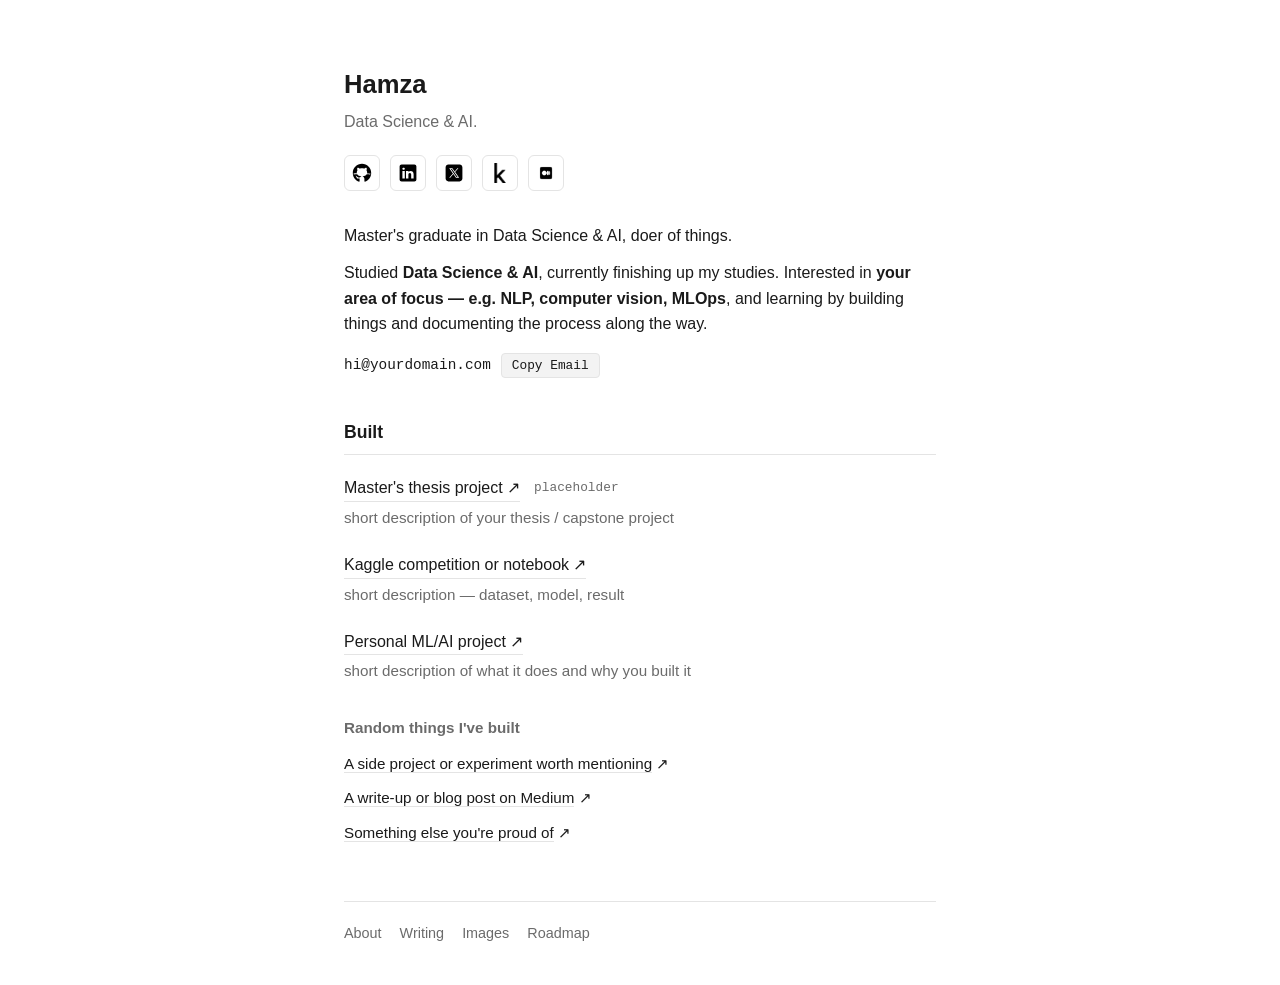
==== index.html @ 7262d1a4 "add the icons and the writing.html file content" ====
<!DOCTYPE html>
<html lang="en">
<head>
<meta charset="UTF-8">
<meta name="viewport" content="width=device-width, initial-scale=1.0">
<title>Hamza — Data Science &amp; AI</title>
<meta name="description" content="Hamza — Data Science &amp; AI, master's graduate, building and learning in public.">
<link rel="stylesheet" href="style.css">
</head>
<body>

<main class="wrap">

  <header class="header">
    <h1>Hamza</h1>
    <p class="tagline">Data Science &amp; AI.</p>

    <nav class="socials">
      <a href="https://github.com/your-handle" target="_blank" rel="noopener" class="icon-link" aria-label="GitHub">
        <img src="assets/icons/github.svg" alt="" width="20" height="20">
      </a>
      <a href="https://linkedin.com/in/your-handle" target="_blank" rel="noopener" class="icon-link" aria-label="LinkedIn">
        <img src="assets/icons/linkedin.svg" alt="" width="20" height="20">
      </a>
      <a href="https://x.com/your-handle" target="_blank" rel="noopener" class="icon-link" aria-label="X">
        <img src="assets/icons/x.svg" alt="" width="20" height="20">
      </a>
      <a href="https://kaggle.com/your-handle" target="_blank" rel="noopener" class="icon-link" aria-label="Kaggle">
        <img src="assets/icons/kaggle.png" alt="" width="20" height="20">
      </a>
      <a href="https://medium.com/@your-handle" target="_blank" rel="noopener" class="icon-link" aria-label="Medium">
        <img src="assets/icons/medium.png" alt="" width="20" height="20">
      </a>
    </nav>
  </header>

  <section class="bio">
    <p class="intro-line">Master's graduate in Data Science &amp; AI, doer of things.</p>

    <p>
      Studied <strong>Data Science &amp; AI</strong>, currently finishing up my studies.
      Interested in <strong>your area of focus — e.g. NLP, computer vision, MLOps</strong>,
      and learning by building things and documenting the process along the way.
    </p>

    <p class="email-row">
      <span id="email">hi@yourdomain.com</span>
      <button id="copyBtn" onclick="copyEmail()">Copy Email</button>
    </p>
  </section>

  <section class="built">
    <h2>Built</h2>

    <div class="project">
      <div class="project-links">
        <a href="#" target="_blank" rel="noopener">Master's thesis project ↗</a>
        <span class="stat">placeholder</span>
      </div>
      <p class="project-desc">short description of your thesis / capstone project</p>
    </div>

    <div class="project">
      <div class="project-links">
        <a href="#" target="_blank" rel="noopener">Kaggle competition or notebook ↗</a>
      </div>
      <p class="project-desc">short description — dataset, model, result</p>
    </div>

    <div class="project">
      <div class="project-links">
        <a href="#" target="_blank" rel="noopener">Personal ML/AI project ↗</a>
      </div>
      <p class="project-desc">short description of what it does and why you built it</p>
    </div>

    <h3 class="subhead">Random things I've built</h3>
    <ul class="loose-list">
      <li><a href="#" target="_blank" rel="noopener">A side project or experiment worth mentioning</a> ↗</li>
      <li><a href="#" target="_blank" rel="noopener">A write-up or blog post on Medium</a> ↗</li>
      <li><a href="#" target="_blank" rel="noopener">Something else you're proud of</a> ↗</li>
    </ul>
  </section>

  <footer class="footer">
    <nav class="footer-nav">
      <a href="index.html">About</a>
      <a href="writing.html">Writing</a>
      <a href="images.html">Images</a>
      <a href="roadmap.html">Roadmap</a>
    </nav>
  </footer>

</main>

<script>
function copyEmail() {
  const email = document.getElementById('email').innerText;
  navigator.clipboard.writeText(email).then(() => {
    const btn = document.getElementById('copyBtn');
    const original = btn.innerText;
    btn.innerText = 'Copied!';
    setTimeout(() => { btn.innerText = original; }, 1500);
  });
}
</script>

</body>
</html>
---- style.css ----
:root {
  --bg: #ffffff;
  --text: #1a1a1a;
  --muted: #6b6b6b;
  --link: #1a1a1a;
  --border: #e4e4e4;
  --accent-bg: #f3f3f3;
}

* {
  box-sizing: border-box;
}

body {
  margin: 0;
  background: var(--bg);
  color: var(--text);
  font-family: -apple-system, BlinkMacSystemFont, "Segoe UI", Helvetica, Arial, sans-serif;
  font-size: 16px;
  line-height: 1.6;
  -webkit-font-smoothing: antialiased;
}

.wrap {
  max-width: 640px;
  margin: 0 auto;
  padding: 64px 24px 40px;
}

/* Header */
.header h1 {
  font-size: 1.6rem;
  font-weight: 600;
  margin: 0 0 4px;
}

.tagline {
  color: var(--muted);
  margin: 0 0 20px;
}

.socials {
  display: flex;
  flex-wrap: wrap;
  gap: 10px;
  margin-bottom: 32px;
}

.icon-link {
  display: flex;
  align-items: center;
  justify-content: center;
  width: 36px;
  height: 36px;
  border: 1px solid var(--border);
  border-radius: 6px;
  transition: border-color 0.15s ease, background 0.15s ease;
}

.icon-link img {
  display: block;
}

.icon-link:hover,
.icon-link:focus-visible {
  border-color: var(--text);
  background: var(--accent-bg);
}

.intro-line {
  font-weight: 500;
  margin-bottom: 12px !important;
}

/* Bio */
.bio {
  margin-bottom: 40px;
}

.bio p {
  margin: 0 0 16px;
}

.bio a {
  color: var(--link);
}

.email-row {
  display: flex;
  align-items: center;
  gap: 10px;
  font-family: ui-monospace, SFMono-Regular, Menlo, Consolas, monospace;
  font-size: 0.9rem;
}

#copyBtn {
  font-family: inherit;
  font-size: 0.8rem;
  padding: 4px 10px;
  border: 1px solid var(--border);
  background: var(--accent-bg);
  color: var(--text);
  border-radius: 4px;
  cursor: pointer;
}

#copyBtn:hover,
#copyBtn:focus-visible {
  background: #eaeaea;
}

/* Built section */
.built h2 {
  font-size: 1.1rem;
  font-weight: 600;
  margin: 0 0 20px;
  padding-bottom: 8px;
  border-bottom: 1px solid var(--border);
}

.subhead {
  font-size: 0.95rem;
  font-weight: 600;
  color: var(--muted);
  margin: 32px 0 12px;
}

.project {
  margin-bottom: 22px;
}

.project-links {
  display: flex;
  flex-wrap: wrap;
  align-items: center;
  gap: 10px 14px;
  margin-bottom: 4px;
}

.project-links a {
  color: var(--text);
  font-weight: 500;
  text-decoration: none;
  border-bottom: 1px solid var(--border);
}

.project-links a:hover,
.project-links a:focus-visible {
  border-bottom-color: var(--text);
}

.stat {
  font-size: 0.8rem;
  color: var(--muted);
  font-family: ui-monospace, SFMono-Regular, Menlo, Consolas, monospace;
}

.project-desc {
  margin: 0;
  color: var(--muted);
  font-size: 0.95rem;
}

.loose-list {
  list-style: none;
  margin: 0;
  padding: 0;
}

.loose-list li {
  margin-bottom: 10px;
  font-size: 0.95rem;
}

.loose-list a {
  color: var(--text);
  border-bottom: 1px solid var(--border);
  text-decoration: none;
}

.loose-list a:hover,
.loose-list a:focus-visible {
  border-bottom-color: var(--text);
}

/* Footer */
.footer {
  margin-top: 56px;
  padding-top: 20px;
  border-top: 1px solid var(--border);
}

.footer-nav {
  display: flex;
  gap: 18px;
}

.footer-nav a {
  color: var(--muted);
  text-decoration: none;
  font-size: 0.9rem;
}

.footer-nav a:hover,
.footer-nav a:focus-visible {
  color: var(--text);
}

/* Focus visibility for accessibility */
a:focus-visible,
button:focus-visible {
  outline: 2px solid var(--text);
  outline-offset: 2px;
}

/* Mobile */
@media (max-width: 480px) {
  .wrap {
    padding: 40px 20px 32px;
  }
}
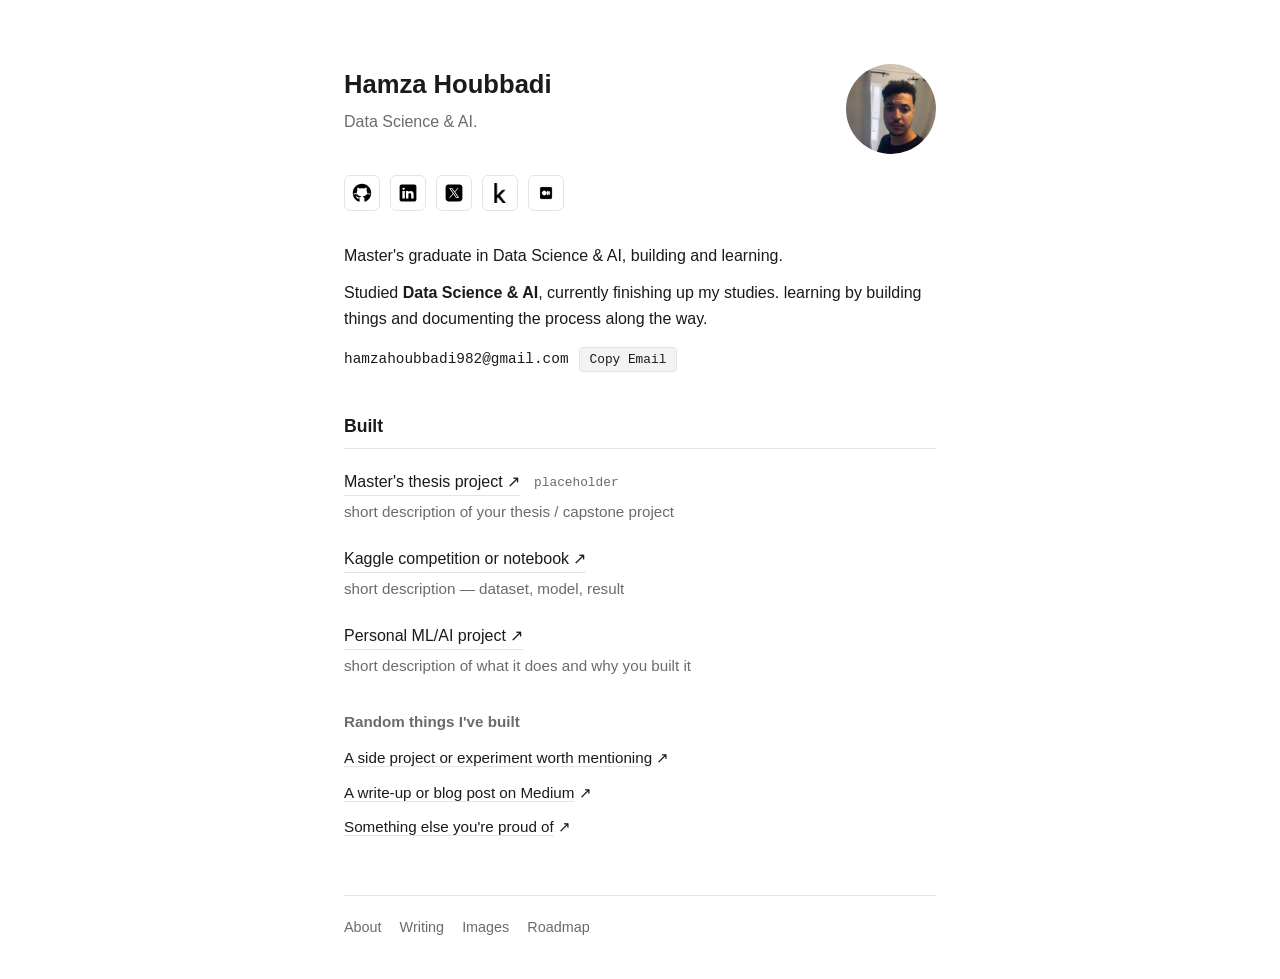
==== commit 4ef94fbb: "add the portfolio picture" ====
--- a/index.html
+++ b/index.html
@@ -3,7 +3,8 @@
 <head>
 <meta charset="UTF-8">
 <meta name="viewport" content="width=device-width, initial-scale=1.0">
-<title>Hamza — Data Science &amp; AI</title>
+<title>Hamza Houbbadi — Data Science &amp; AI</title>
+<link rel="icon" type="image/png" href="assets/favicon.jpeg">
 <meta name="description" content="Hamza — Data Science &amp; AI, master's graduate, building and learning in public.">
 <link rel="stylesheet" href="style.css">
 </head>
@@ -11,40 +12,46 @@
 
 <main class="wrap">
 
-  <header class="header">
-    <h1>Hamza</h1>
-    <p class="tagline">Data Science &amp; AI.</p>
+<header class="header">
+  <div class="header-top">
+    <div class="header-text">
+      <h1>Hamza Houbbadi</h1>
+      <p class="tagline">Data Science &amp; AI.</p>
+    </div>
+    <img src="assets/images/favicon.jpeg" alt="Hamza Houbbadi" class="profile-pic">
+  </div>
 
-    <nav class="socials">
-      <a href="https://github.com/your-handle" target="_blank" rel="noopener" class="icon-link" aria-label="GitHub">
-        <img src="assets/icons/github.svg" alt="" width="20" height="20">
-      </a>
-      <a href="https://linkedin.com/in/your-handle" target="_blank" rel="noopener" class="icon-link" aria-label="LinkedIn">
-        <img src="assets/icons/linkedin.svg" alt="" width="20" height="20">
-      </a>
-      <a href="https://x.com/your-handle" target="_blank" rel="noopener" class="icon-link" aria-label="X">
-        <img src="assets/icons/x.svg" alt="" width="20" height="20">
-      </a>
-      <a href="https://kaggle.com/your-handle" target="_blank" rel="noopener" class="icon-link" aria-label="Kaggle">
-        <img src="assets/icons/kaggle.png" alt="" width="20" height="20">
-      </a>
-      <a href="https://medium.com/@your-handle" target="_blank" rel="noopener" class="icon-link" aria-label="Medium">
-        <img src="assets/icons/medium.png" alt="" width="20" height="20">
-      </a>
-    </nav>
-  </header>
+ 
+
+  <nav class="socials">
+    <a href="https://github.com/hvmzv139" target="_blank" rel="noopener" class="icon-link" aria-label="GitHub">
+      <img src="assets/icons/github.svg" alt="" width="20" height="20">
+    </a>
+    <a href="https://www.linkedin.com/in/hamza-houbbadi" target="_blank" rel="noopener" class="icon-link" aria-label="LinkedIn">
+      <img src="assets/icons/linkedin.svg" alt="" width="20" height="20">
+    </a>
+    <a href="https://x.com/your-handle" target="_blank" rel="noopener" class="icon-link" aria-label="X">
+      <img src="assets/icons/x.svg" alt="" width="20" height="20">
+    </a>
+    <a href="https://kaggle.com/your-handle" target="_blank" rel="noopener" class="icon-link" aria-label="Kaggle">
+      <img src="assets/icons/kaggle.png" alt="" width="20" height="20">
+    </a>
+    <a href="https://medium.com/@your-handle" target="_blank" rel="noopener" class="icon-link" aria-label="Medium">
+      <img src="assets/icons/medium.png" alt="" width="20" height="20">
+    </a>
+  </nav>
+</header>
 
   <section class="bio">
-    <p class="intro-line">Master's graduate in Data Science &amp; AI, doer of things.</p>
+    <p class="intro-line">Master's graduate in Data Science &amp; AI, building and learning.</p>
 
     <p>
       Studied <strong>Data Science &amp; AI</strong>, currently finishing up my studies.
-      Interested in <strong>your area of focus — e.g. NLP, computer vision, MLOps</strong>,
-      and learning by building things and documenting the process along the way.
+      learning by building things and documenting the process along the way.
     </p>
 
     <p class="email-row">
-      <span id="email">hi@yourdomain.com</span>
+      <span id="email">hamzahoubbadi982@gmail.com</span>
       <button id="copyBtn" onclick="copyEmail()">Copy Email</button>
     </p>
   </section>
--- a/style.css
+++ b/style.css
@@ -218,4 +218,34 @@
   .wrap {
     padding: 40px 20px 32px;
   }
+}
+
+.header-top {
+  display: flex;
+  justify-content: space-between;
+  align-items: flex-start;
+  gap: 20px;
+  margin-bottom: 20px;
+}
+
+.header-text {
+  flex: 1;
+}
+
+.profile-pic {
+  width: 90px;
+  height: 90px;
+  border-radius: 50%;
+  object-fit: cover;
+  flex-shrink: 0;
+}
+
+.highlights {
+  margin: 0 0 24px;
+  padding-left: 20px;
+}
+
+.highlights li {
+  margin-bottom: 6px;
+  font-size: 0.95rem;
 }
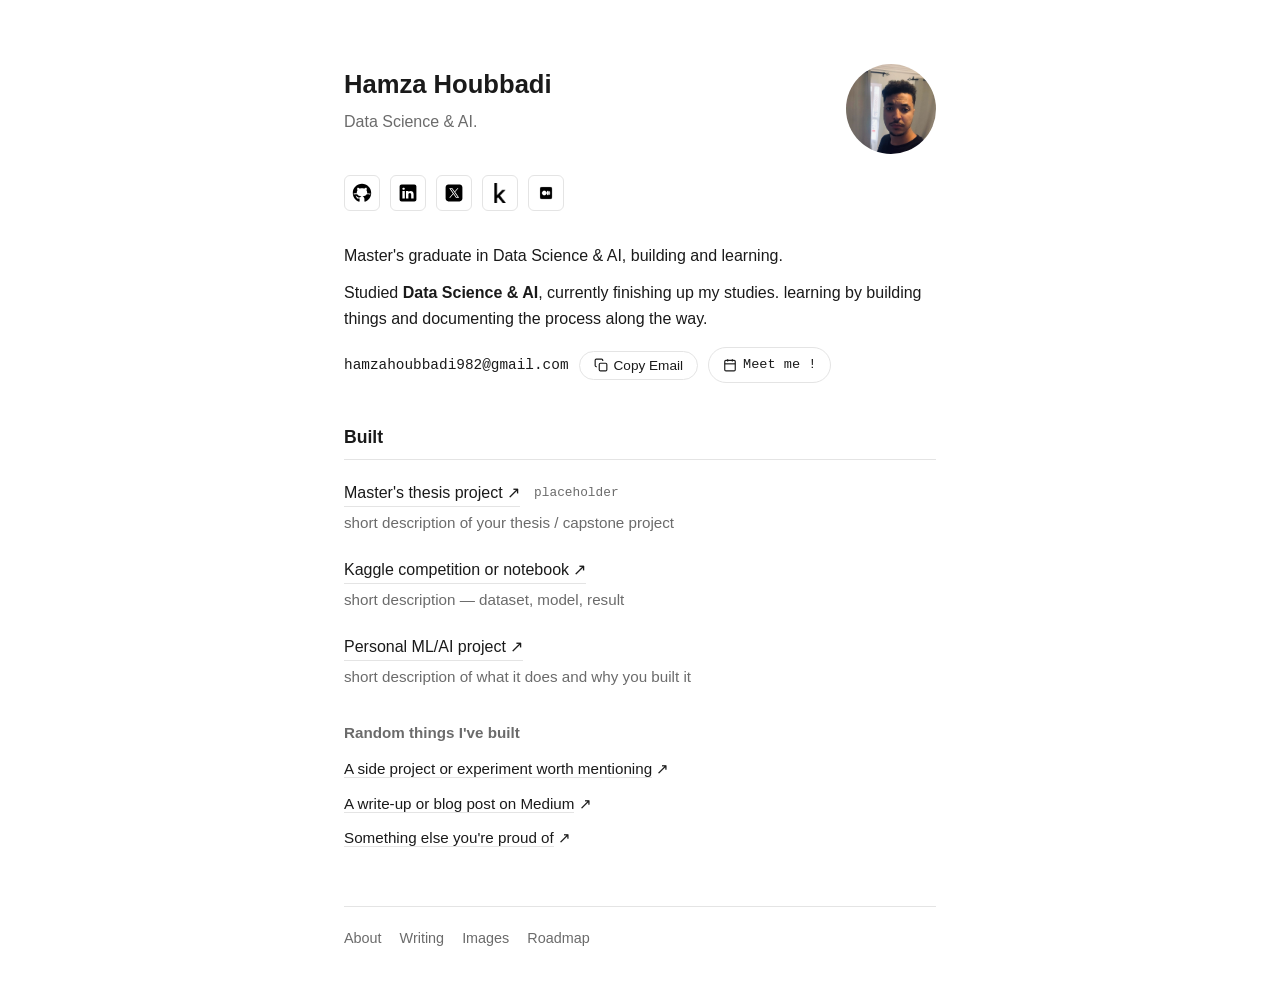
==== commit bf269bc0: "re design the copied bottom and add the meet section" ====
--- a/index.html
+++ b/index.html
@@ -30,10 +30,10 @@
     <a href="https://www.linkedin.com/in/hamza-houbbadi" target="_blank" rel="noopener" class="icon-link" aria-label="LinkedIn">
       <img src="assets/icons/linkedin.svg" alt="" width="20" height="20">
     </a>
-    <a href="https://x.com/your-handle" target="_blank" rel="noopener" class="icon-link" aria-label="X">
+    <a href="https://x.com/hvmzvvi" target="_blank" rel="noopener" class="icon-link" aria-label="X">
       <img src="assets/icons/x.svg" alt="" width="20" height="20">
     </a>
-    <a href="https://kaggle.com/your-handle" target="_blank" rel="noopener" class="icon-link" aria-label="Kaggle">
+    <a href="https://www.kaggle.com/hamzahoubbadi" target="_blank" rel="noopener" class="icon-link" aria-label="Kaggle">
       <img src="assets/icons/kaggle.png" alt="" width="20" height="20">
     </a>
     <a href="https://medium.com/@your-handle" target="_blank" rel="noopener" class="icon-link" aria-label="Medium">
@@ -50,10 +50,25 @@
       learning by building things and documenting the process along the way.
     </p>
 
-    <p class="email-row">
-      <span id="email">hamzahoubbadi982@gmail.com</span>
-      <button id="copyBtn" onclick="copyEmail()">Copy Email</button>
-    </p>
+ <p class="email-row">
+  <span id="email">hamzahoubbadi982@gmail.com</span>
+  <button id="copyBtn" onclick="copyEmail()" class="pill-btn">
+    <svg width="14" height="14" viewBox="0 0 24 24" fill="none" stroke="currentColor" stroke-width="2">
+      <rect x="9" y="9" width="13" height="13" rx="2"/>
+      <path d="M5 15H4a2 2 0 0 1-2-2V4a2 2 0 0 1 2-2h9a2 2 0 0 1 2 2v1"/>
+    </svg>
+    <span id="copyBtnText">Copy Email</span>
+  </button>
+  <a href="https://cal.com/hamza-houbbadi/30min" target="_blank" rel="noopener" class="pill-btn">
+    <svg width="14" height="14" viewBox="0 0 24 24" fill="none" stroke="currentColor" stroke-width="2">
+      <rect x="3" y="4" width="18" height="18" rx="2"/>
+      <line x1="16" y1="2" x2="16" y2="6"/>
+      <line x1="8" y1="2" x2="8" y2="6"/>
+      <line x1="3" y1="10" x2="21" y2="10"/>
+    </svg>
+    Meet me ! 
+  </a>
+</p>
   </section>
 
   <section class="built">
@@ -104,10 +119,10 @@
 function copyEmail() {
   const email = document.getElementById('email').innerText;
   navigator.clipboard.writeText(email).then(() => {
-    const btn = document.getElementById('copyBtn');
-    const original = btn.innerText;
-    btn.innerText = 'Copied!';
-    setTimeout(() => { btn.innerText = original; }, 1500);
+    const btnText = document.getElementById('copyBtnText');
+    const original = btnText.innerText;
+    btnText.innerText = 'Copied!';
+    setTimeout(() => { btnText.innerText = original; }, 1500);
   });
 }
 </script>
--- a/style.css
+++ b/style.css
@@ -93,21 +93,7 @@
   font-size: 0.9rem;
 }
 
-#copyBtn {
-  font-family: inherit;
-  font-size: 0.8rem;
-  padding: 4px 10px;
-  border: 1px solid var(--border);
-  background: var(--accent-bg);
-  color: var(--text);
-  border-radius: 4px;
-  cursor: pointer;
-}
-
-#copyBtn:hover,
-#copyBtn:focus-visible {
-  background: #eaeaea;
-}
+
 
 /* Built section */
 .built h2 {
@@ -224,7 +210,7 @@
   display: flex;
   justify-content: space-between;
   align-items: flex-start;
-  gap: 20px;
+  gap: 80px;
   margin-bottom: 20px;
 }
 
@@ -248,4 +234,28 @@
 .highlights li {
   margin-bottom: 6px;
   font-size: 0.95rem;
+}
+.header-actions {
+  display: flex;
+  gap: 8px;
+}
+
+.pill-btn {
+  display: flex;
+  align-items: center;
+  gap: 6px;
+  padding: 6px 14px;
+  border: 1px solid var(--border);
+  border-radius: 999px;
+  color: var(--text);
+  text-decoration: none;
+  font-size: 0.85rem;
+  background: var(--bg);
+  transition: border-color 0.15s ease, background 0.15s ease;
+}
+
+.pill-btn:hover,
+.pill-btn:focus-visible {
+  border-color: var(--text);
+  background: var(--accent-bg);
 }
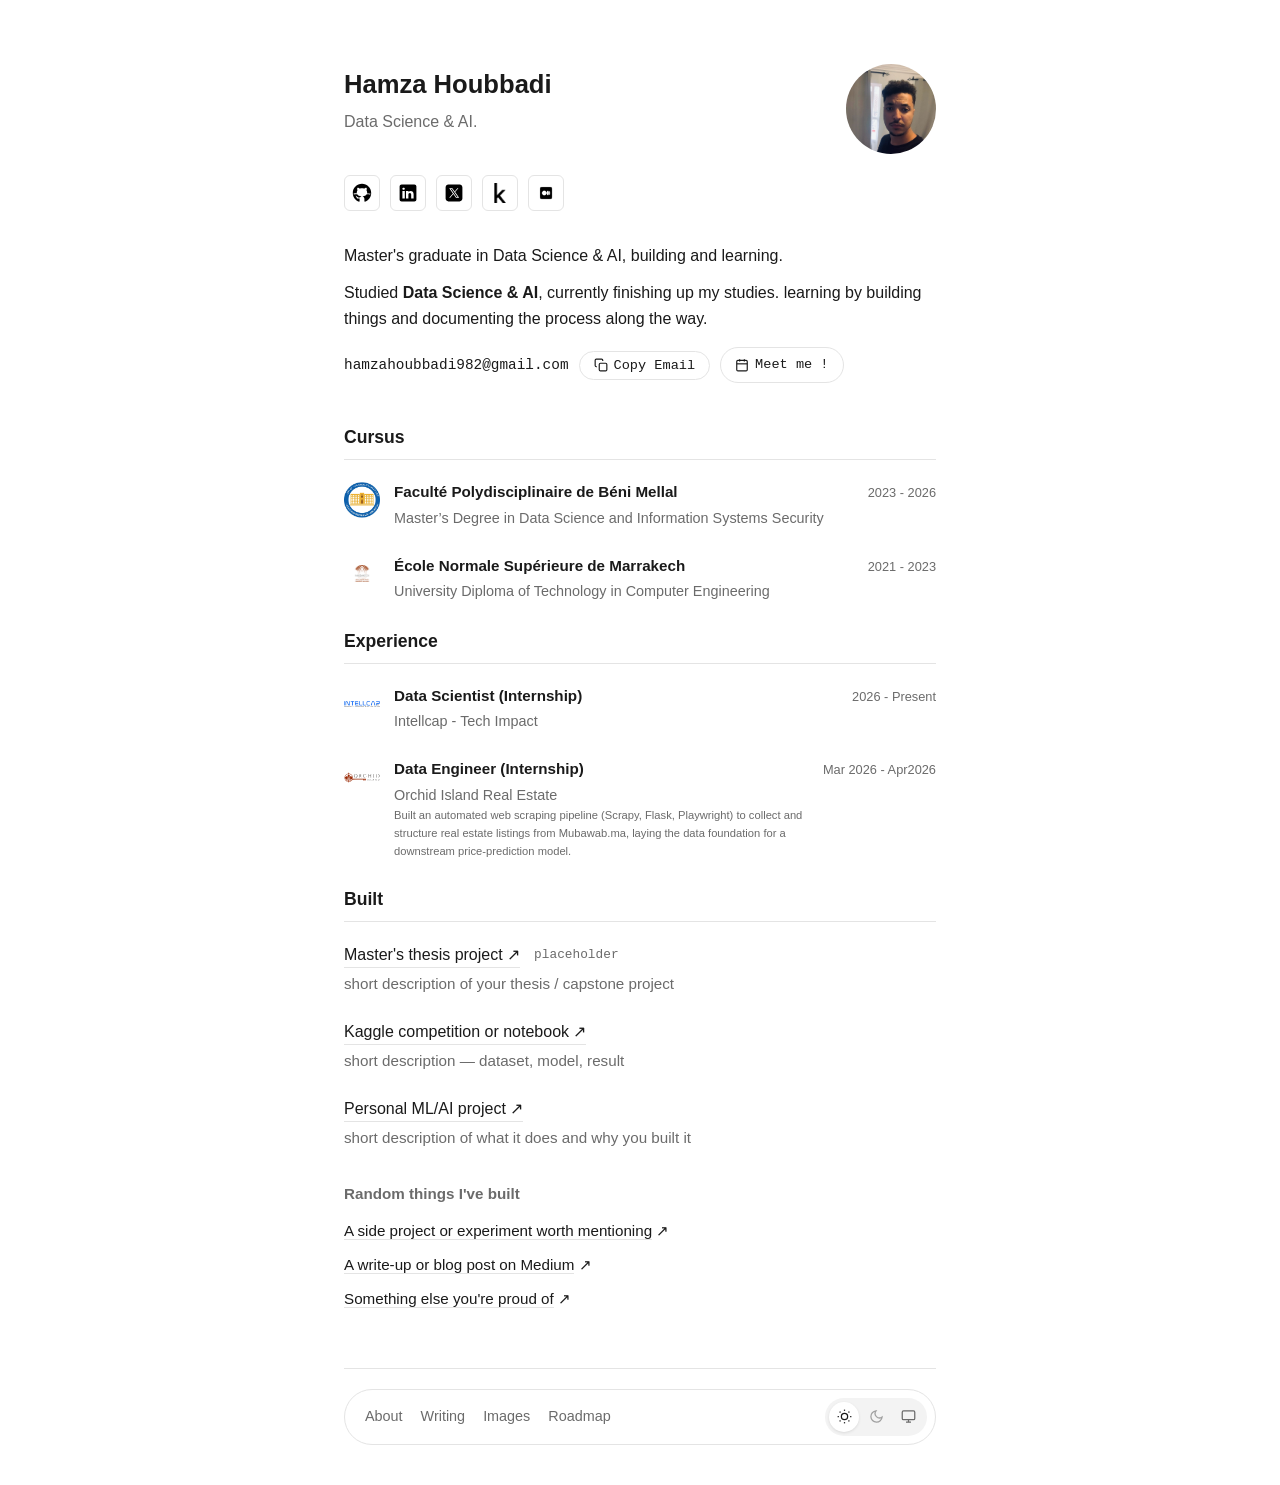
==== commit 7bb37af8: "add some features" ====
--- a/index.html
+++ b/index.html
@@ -3,13 +3,19 @@
 <head>
 <meta charset="UTF-8">
 <meta name="viewport" content="width=device-width, initial-scale=1.0">
-<title>Hamza Houbbadi — Data Science &amp; AI</title>
-<link rel="icon" type="image/png" href="assets/favicon.jpeg">
+<title>Hamza Houbbadi</title>
+
+<!-- <link rel="icon" type="image/png" href="assets/h.jpg">-->
 <meta name="description" content="Hamza — Data Science &amp; AI, master's graduate, building and learning in public.">
 <link rel="stylesheet" href="style.css">
 </head>
 <body>
-
+<video id="seaVideo" class="bg-video" muted loop playsinline>
+  <source src="assets/video/sea2.mp4" type="video/mp4">
+</video>
+<audio id="seaAudio" loop>
+  <source src="assets/audio/audio1.mp3" type="audio/mpeg">
+</audio>
 <main class="wrap">
 
 <header class="header">
@@ -71,6 +77,68 @@
 </p>
   </section>
 
+  <!-- Cursus / Education-->
+<section class="cursus">
+  <h2>Cursus</h2>
+
+  <div class="edu-item">
+    <a href="https://" target="_blank" rel="noopener">
+      <img src="assets/images/fp.jpg" alt="Université Côte d'Azur" class="edu-logo">
+    </a>
+    <div class="edu-info">
+      <a href="https://univ-cotedazur.fr" target="_blank" rel="noopener" class="edu-school">Faculté Polydisciplinaire de Béni Mellal</a>
+      <p class="edu-degree">Master’s Degree in Data Science and Information Systems Security</p>
+    </div>
+    <span class="edu-dates">2023 - 2026</span>
+  </div>
+
+  <div class="edu-item">
+    <a href="https://emsi.ma" target="_blank" rel="noopener">
+      <img src="assets/images/cadi.jpg" alt="EMSI" class="edu-logo">
+    </a>
+    <div class="edu-info">
+      <a href="https://ens.uca.ma/" target="_blank" rel="noopener" class="edu-school">École Normale Supérieure de Marrakech</a>
+      <p class="edu-degree">University Diploma of Technology in Computer Engineering</p>
+    </div>
+    <span class="edu-dates">2021 - 2023</span>
+  </div>
+
+</section>
+
+<!-- Experiences-->
+
+<section class="cursus">
+  <h2>Experience</h2>
+
+  <div class="edu-item">
+    <a href="https://corp.intellcap.fr/" target="_blank" rel="noopener">
+      <img src="assets/images/Intellcap.jpg" alt="INTELLCAP" class="edu-logo">
+    </a>
+    <div class="edu-info">
+      <a href="https://corp.intellcap.fr/" target="_blank" rel="noopener" class="edu-school">Data Scientist (Internship)</a>
+      <p class="edu-degree">Intellcap - Tech Impact</p>
+    </div>
+    <span class="edu-dates">2026 - Present</span>
+  </div>
+
+  <div class="edu-item">
+    <a href="https://orchidisland.immo/" target="_blank" rel="noopener">
+      <img src="assets/images/orchid-island-logo.svg" alt="Orchid Island" class="edu-logo">
+    </a>
+    <div class="edu-info">
+      <a href="https://orchidisland.immo/" target="_blank" rel="noopener" class="edu-school">Data Engineer (Internship)</a>
+      <p class="edu-degree">Orchid Island Real Estate</p>
+      <p class="description">
+        Built an automated web scraping pipeline (Scrapy, Flask, Playwright) to collect and structure real estate listings from Mubawab.ma, laying the data foundation for a downstream price-prediction model.
+      </p>
+      
+    </div>
+    <span class="edu-dates">Mar 2026 - Apr2026</span>
+  </div>
+
+
+</section>
+<!-- What i have built-->
   <section class="built">
     <h2>Built</h2>
 
@@ -104,15 +172,41 @@
     </ul>
   </section>
 
-  <footer class="footer">
+ <footer class="footer">
+  <div class="footer-bar">
     <nav class="footer-nav">
       <a href="index.html">About</a>
       <a href="writing.html">Writing</a>
       <a href="images.html">Images</a>
       <a href="roadmap.html">Roadmap</a>
     </nav>
-  </footer>
-
+
+ <div class="theme-switcher">
+  <button type="button" class="theme-btn active" data-theme="light" aria-label="Light mode">
+    <svg width="15" height="15" viewBox="0 0 24 24" fill="none" stroke="currentColor" stroke-width="2">
+      <circle cx="12" cy="12" r="5"/>
+      <line x1="12" y1="1" x2="12" y2="3"/><line x1="12" y1="21" x2="12" y2="23"/>
+      <line x1="4.22" y1="4.22" x2="5.64" y2="5.64"/><line x1="18.36" y1="18.36" x2="19.78" y2="19.78"/>
+      <line x1="1" y1="12" x2="3" y2="12"/><line x1="21" y1="12" x2="23" y2="12"/>
+      <line x1="4.22" y1="19.78" x2="5.64" y2="18.36"/><line x1="18.36" y1="5.64" x2="19.78" y2="4.22"/>
+    </svg>
+  </button>
+
+  <button type="button" class="theme-btn" data-theme="dark" aria-label="Dark mode">
+    <svg width="15" height="15" viewBox="0 0 24 24" fill="none" stroke="currentColor" stroke-width="2">
+      <path d="M21 12.79A9 9 0 1 1 11.21 3 7 7 0 0 0 21 12.79z"/>
+    </svg>
+  </button>
+
+  <button type="button" class="theme-btn" data-theme="sea" aria-label="Sea mode">
+    <svg width="15" height="15" viewBox="0 0 24 24" fill="none" stroke="currentColor" stroke-width="2">
+      <rect x="2" y="3" width="20" height="14" rx="2"/>
+      <line x1="8" y1="21" x2="16" y2="21"/><line x1="12" y1="17" x2="12" y2="21"/>
+    </svg>
+  </button>
+</div>
+  </div>
+</footer>
 </main>
 
 <script>
@@ -125,7 +219,36 @@
     setTimeout(() => { btnText.innerText = original; }, 1500);
   });
 }
+  
+const themeButtons = document.querySelectorAll('.theme-btn');
+const seaVideo = document.getElementById('seaVideo');
+const seaAudio = document.getElementById('seaAudio');
+
+function setTheme(theme) {
+  document.documentElement.setAttribute('data-theme', theme);
+  localStorage.setItem('theme', theme);
+
+  themeButtons.forEach(btn => {
+    btn.classList.toggle('active', btn.dataset.theme === theme);
+  });
+
+  if (theme === 'sea') {
+    seaVideo.play();
+    seaAudio.volume = 0.4;
+    seaAudio.play();
+  } else {
+    seaVideo.pause();
+    seaAudio.pause();
+  }
+}
+
+themeButtons.forEach(btn => {
+  btn.addEventListener('click', () => setTheme(btn.dataset.theme));
+});
+
+const savedTheme = localStorage.getItem('theme') || 'light';
+setTheme(savedTheme);
 </script>
 
 </body>
-</html>+</html>
--- a/style.css
+++ b/style.css
@@ -7,6 +7,14 @@
   --accent-bg: #f3f3f3;
 }
 
+[data-theme="dark"] {
+  --bg: #121212;
+  --text: #ededed;
+  --muted: #a0a0a0;
+  --border: #2e2e2e;
+  --accent-bg: #1e1e1e;
+}
+
 * {
   box-sizing: border-box;
 }
@@ -19,6 +27,7 @@
   font-size: 16px;
   line-height: 1.6;
   -webkit-font-smoothing: antialiased;
+  transition: background 0.2s ease, color 0.2s ease;
 }
 
 .wrap {
@@ -37,6 +46,36 @@
 .tagline {
   color: var(--muted);
   margin: 0 0 20px;
+}
+
+.header-top {
+  display: flex;
+  justify-content: space-between;
+  align-items: flex-start;
+  gap: 80px;
+  margin-bottom: 20px;
+}
+
+.header-text {
+  flex: 1;
+}
+
+.profile-pic {
+  width: 90px;
+  height: 90px;
+  border-radius: 50%;
+  object-fit: cover;
+  flex-shrink: 0;
+}
+
+.highlights {
+  margin: 0 0 24px;
+  padding-left: 20px;
+}
+
+.highlights li {
+  margin-bottom: 6px;
+  font-size: 0.95rem;
 }
 
 .socials {
@@ -93,7 +132,32 @@
   font-size: 0.9rem;
 }
 
-
+.header-actions {
+  display: flex;
+  gap: 8px;
+}
+
+.pill-btn {
+  display: flex;
+  align-items: center;
+  gap: 6px;
+  padding: 6px 14px;
+  border: 1px solid var(--border);
+  border-radius: 999px;
+  color: var(--text);
+  text-decoration: none;
+  font-size: 0.85rem;
+  font-family: inherit;
+  background: var(--bg);
+  cursor: pointer;
+  transition: border-color 0.15s ease, background 0.15s ease;
+}
+
+.pill-btn:hover,
+.pill-btn:focus-visible {
+  border-color: var(--text);
+  background: var(--accent-bg);
+}
 
 /* Built section */
 .built h2 {
@@ -176,12 +240,23 @@
   border-top: 1px solid var(--border);
 }
 
+.footer-bar {
+  display: flex;
+  justify-content: space-between;
+  align-items: center;
+  gap: 16px;
+  border: 1px solid var(--border);
+  border-radius: 999px;
+  padding: 8px 8px 8px 20px;
+}
+
 .footer-nav {
   display: flex;
   gap: 18px;
 }
 
-.footer-nav a {
+.footer-nav a,
+.footer-nav a:visited {
   color: var(--muted);
   text-decoration: none;
   font-size: 0.9rem;
@@ -190,6 +265,67 @@
 .footer-nav a:hover,
 .footer-nav a:focus-visible {
   color: var(--text);
+}
+
+.theme-switcher {
+  display: flex;
+  gap: 2px;
+  background: var(--accent-bg);
+  border-radius: 999px;
+  padding: 4px;
+}
+
+.theme-btn {
+  display: flex;
+  align-items: center;
+  justify-content: center;
+  width: 30px;
+  height: 30px;
+  border: none;
+  border-radius: 999px;
+  background: transparent;
+  color: var(--muted);
+  cursor: pointer;
+  transition: background 0.15s ease, color 0.15s ease;
+}
+
+.theme-btn:hover {
+  color: var(--text);
+}
+
+.theme-btn.active {
+  background: var(--bg);
+  color: var(--text);
+  box-shadow: 0 1px 3px rgba(0,0,0,0.1);
+}
+
+/* Sea theme */
+.bg-video {
+  display: none;
+  position: fixed;
+  top: 0;
+  left: 0;
+  width: 100%;
+  height: 100%;
+  object-fit: cover;
+  z-index: -2;
+}
+
+[data-theme="sea"] .bg-video {
+  display: block;
+}
+
+[data-theme="sea"] body::before {
+  content: "";
+  position: fixed;
+  inset: 0;
+  background: rgba(255, 255, 255, 0.45);
+  z-index: -1;
+}
+
+[data-theme="sea"] .wrap {
+  background: rgba(255, 255, 255, 0.85);
+  border-radius: 16px;
 }
 
 /* Focus visibility for accessibility */
@@ -206,56 +342,62 @@
   }
 }
 
-.header-top {
-  display: flex;
-  justify-content: space-between;
+.cursus h2 {
+  font-size: 1.1rem;
+  font-weight: 600;
+  margin: 0 0 20px;
+  padding-bottom: 8px;
+  border-bottom: 1px solid var(--border);
+}
+
+.edu-item {
+  display: flex;
   align-items: flex-start;
-  gap: 80px;
-  margin-bottom: 20px;
-}
-
-.header-text {
+  gap: 14px;
+  margin-bottom: 24px;
+}
+
+.edu-logo {
+  width: 36px;
+  height: 36px;
+  object-fit: contain;
+  flex-shrink: 0;
+  margin-top: 2px;
+}
+
+.edu-info {
   flex: 1;
 }
 
-.profile-pic {
-  width: 90px;
-  height: 90px;
-  border-radius: 50%;
-  object-fit: cover;
-  flex-shrink: 0;
-}
-
-.highlights {
-  margin: 0 0 24px;
-  padding-left: 20px;
-}
-
-.highlights li {
-  margin-bottom: 6px;
+.edu-school {
+  display: block;
+  margin: 0 0 2px;
+  font-weight: 600;
   font-size: 0.95rem;
-}
-.header-actions {
-  display: flex;
-  gap: 8px;
-}
-
-.pill-btn {
-  display: flex;
-  align-items: center;
-  gap: 6px;
-  padding: 6px 14px;
-  border: 1px solid var(--border);
-  border-radius: 999px;
   color: var(--text);
   text-decoration: none;
-  font-size: 0.85rem;
-  background: var(--bg);
-  transition: border-color 0.15s ease, background 0.15s ease;
-}
-
-.pill-btn:hover,
-.pill-btn:focus-visible {
-  border-color: var(--text);
-  background: var(--accent-bg);
+}
+
+.edu-school:hover,
+.edu-school:focus-visible {
+  text-decoration: underline;
+}
+
+.edu-degree, .description {
+  margin: 0;
+  color: var(--muted);
+  font-size: 0.9rem;
+}
+
+.description {
+  margin: 0;
+  color: var(--muted);
+  font-size: 0.7rem;
+}
+
+.edu-dates {
+  color: var(--muted);
+  font-size: 0.8rem;
+  white-space: nowrap;
+  margin-top: 3px;
 }
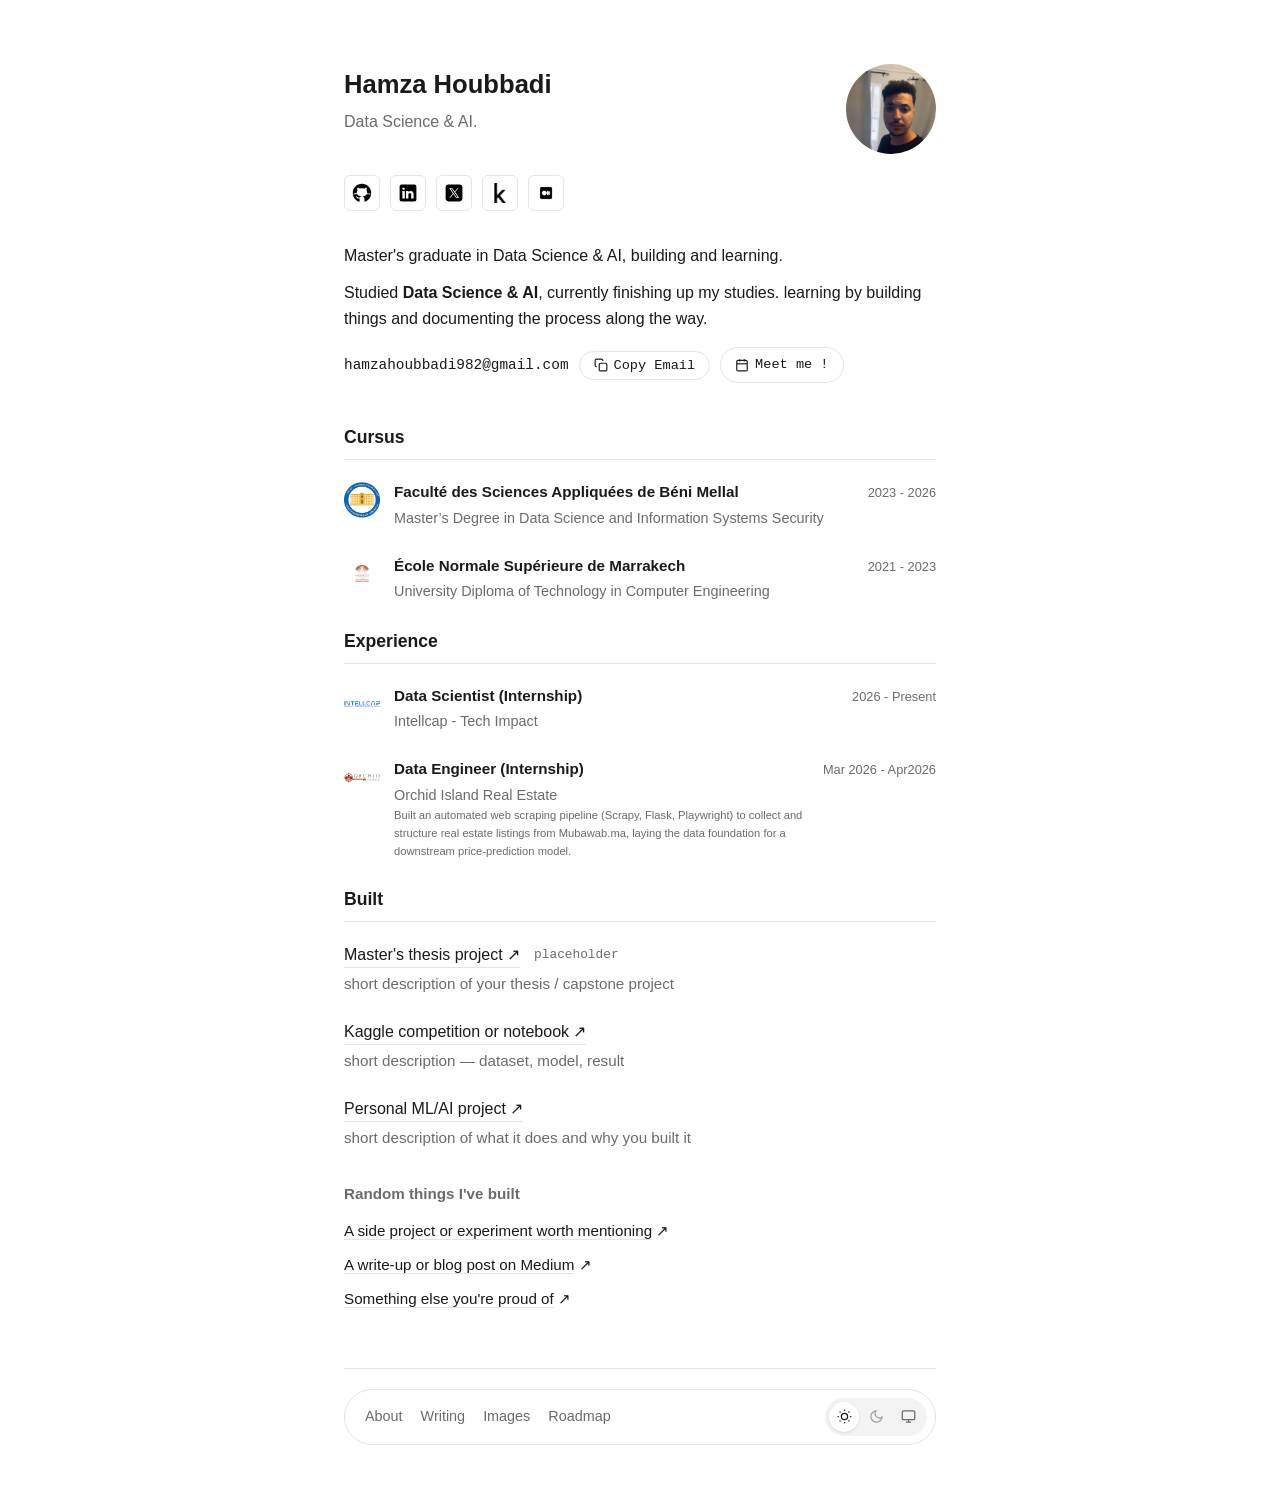
==== commit 74dc4b2a: "change the name of the uni" ====
--- a/index.html
+++ b/index.html
@@ -5,7 +5,7 @@
 <meta name="viewport" content="width=device-width, initial-scale=1.0">
 <title>Hamza Houbbadi</title>
 
-<!-- <link rel="icon" type="image/png" href="assets/h.jpg">-->
+<link rel="icon" type="image/png" href="assets/icons/favicon.ico">
 <meta name="description" content="Hamza — Data Science &amp; AI, master's graduate, building and learning in public.">
 <link rel="stylesheet" href="style.css">
 </head>
@@ -86,7 +86,7 @@
       <img src="assets/images/fp.jpg" alt="Université Côte d'Azur" class="edu-logo">
     </a>
     <div class="edu-info">
-      <a href="https://univ-cotedazur.fr" target="_blank" rel="noopener" class="edu-school">Faculté Polydisciplinaire de Béni Mellal</a>
+      <a href="https://fsabm.usms.ac.ma/" target="_blank" rel="noopener" class="edu-school">Faculté des Sciences Appliquées de Béni Mellal</a>
       <p class="edu-degree">Master’s Degree in Data Science and Information Systems Security</p>
     </div>
     <span class="edu-dates">2023 - 2026</span>
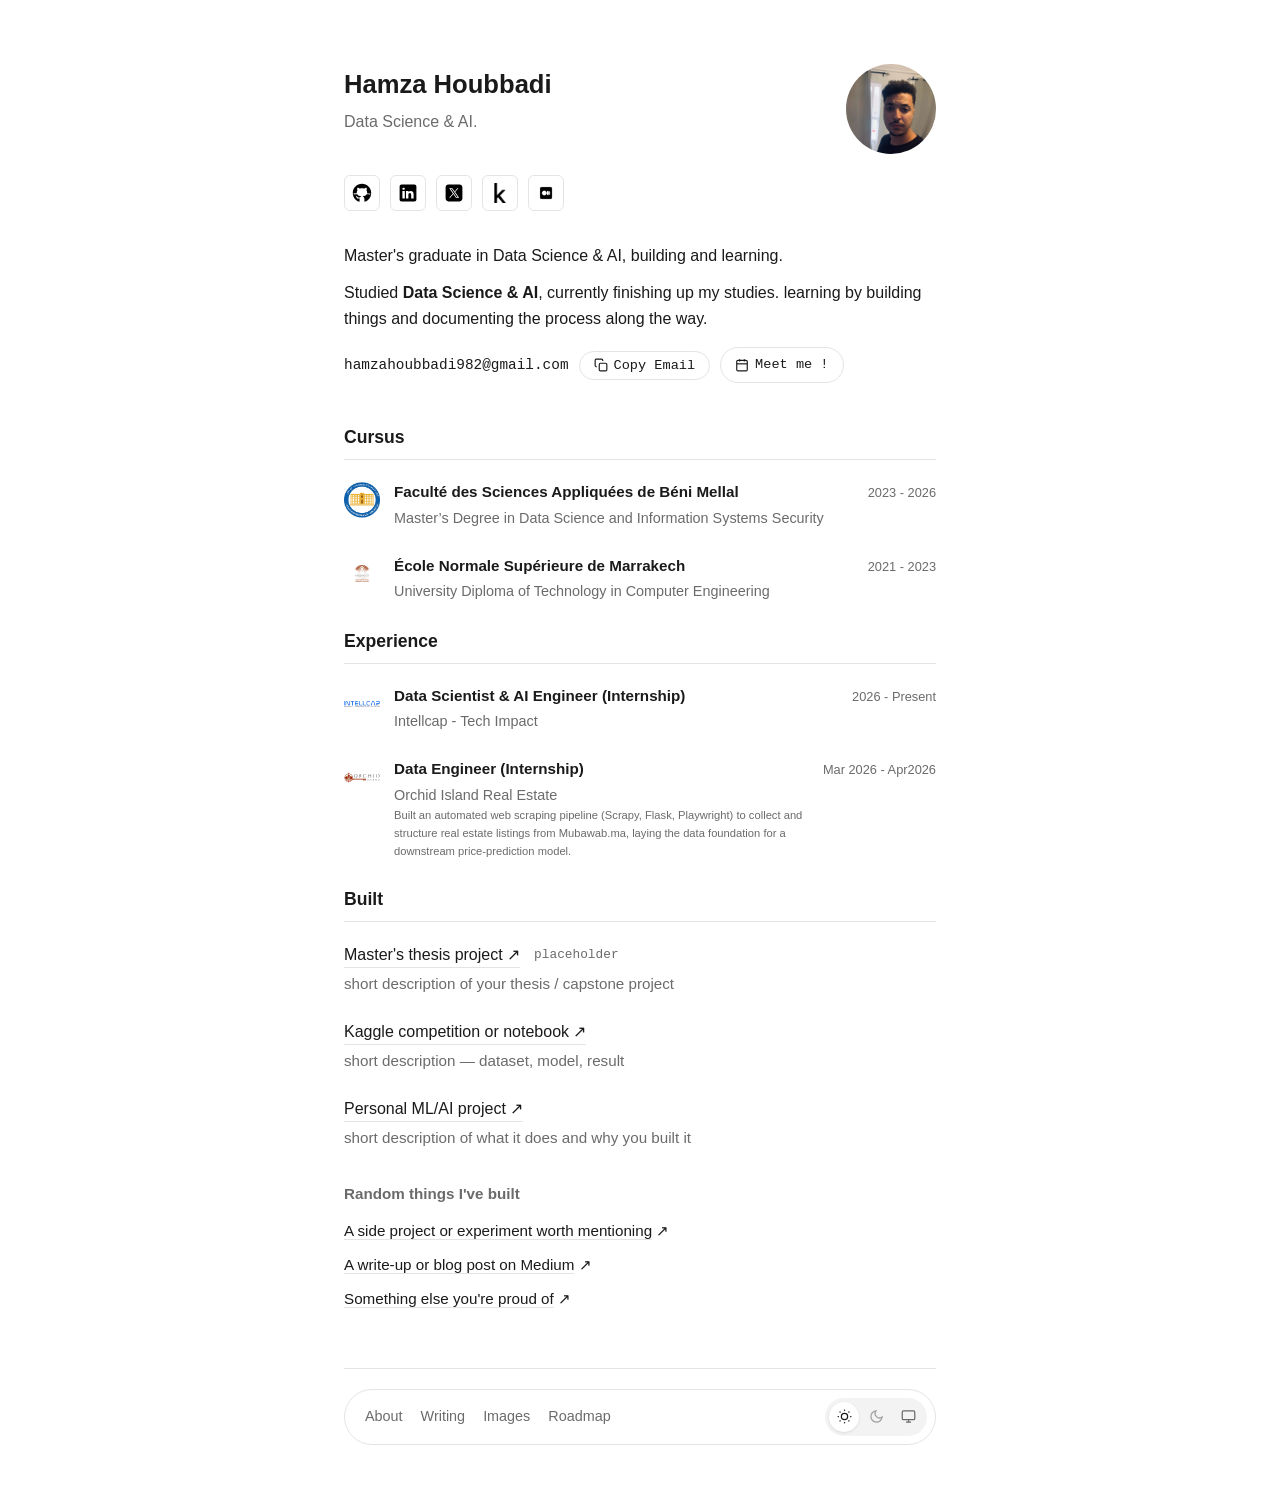
==== commit 7b3cc3f4: "add the intellcap role in internship" ====
--- a/index.html
+++ b/index.html
@@ -115,7 +115,7 @@
       <img src="assets/images/Intellcap.jpg" alt="INTELLCAP" class="edu-logo">
     </a>
     <div class="edu-info">
-      <a href="https://corp.intellcap.fr/" target="_blank" rel="noopener" class="edu-school">Data Scientist (Internship)</a>
+      <a href="https://corp.intellcap.fr/" target="_blank" rel="noopener" class="edu-school">Data Scientist &amp; AI Engineer (Internship)</a>
       <p class="edu-degree">Intellcap - Tech Impact</p>
     </div>
     <span class="edu-dates">2026 - Present</span>
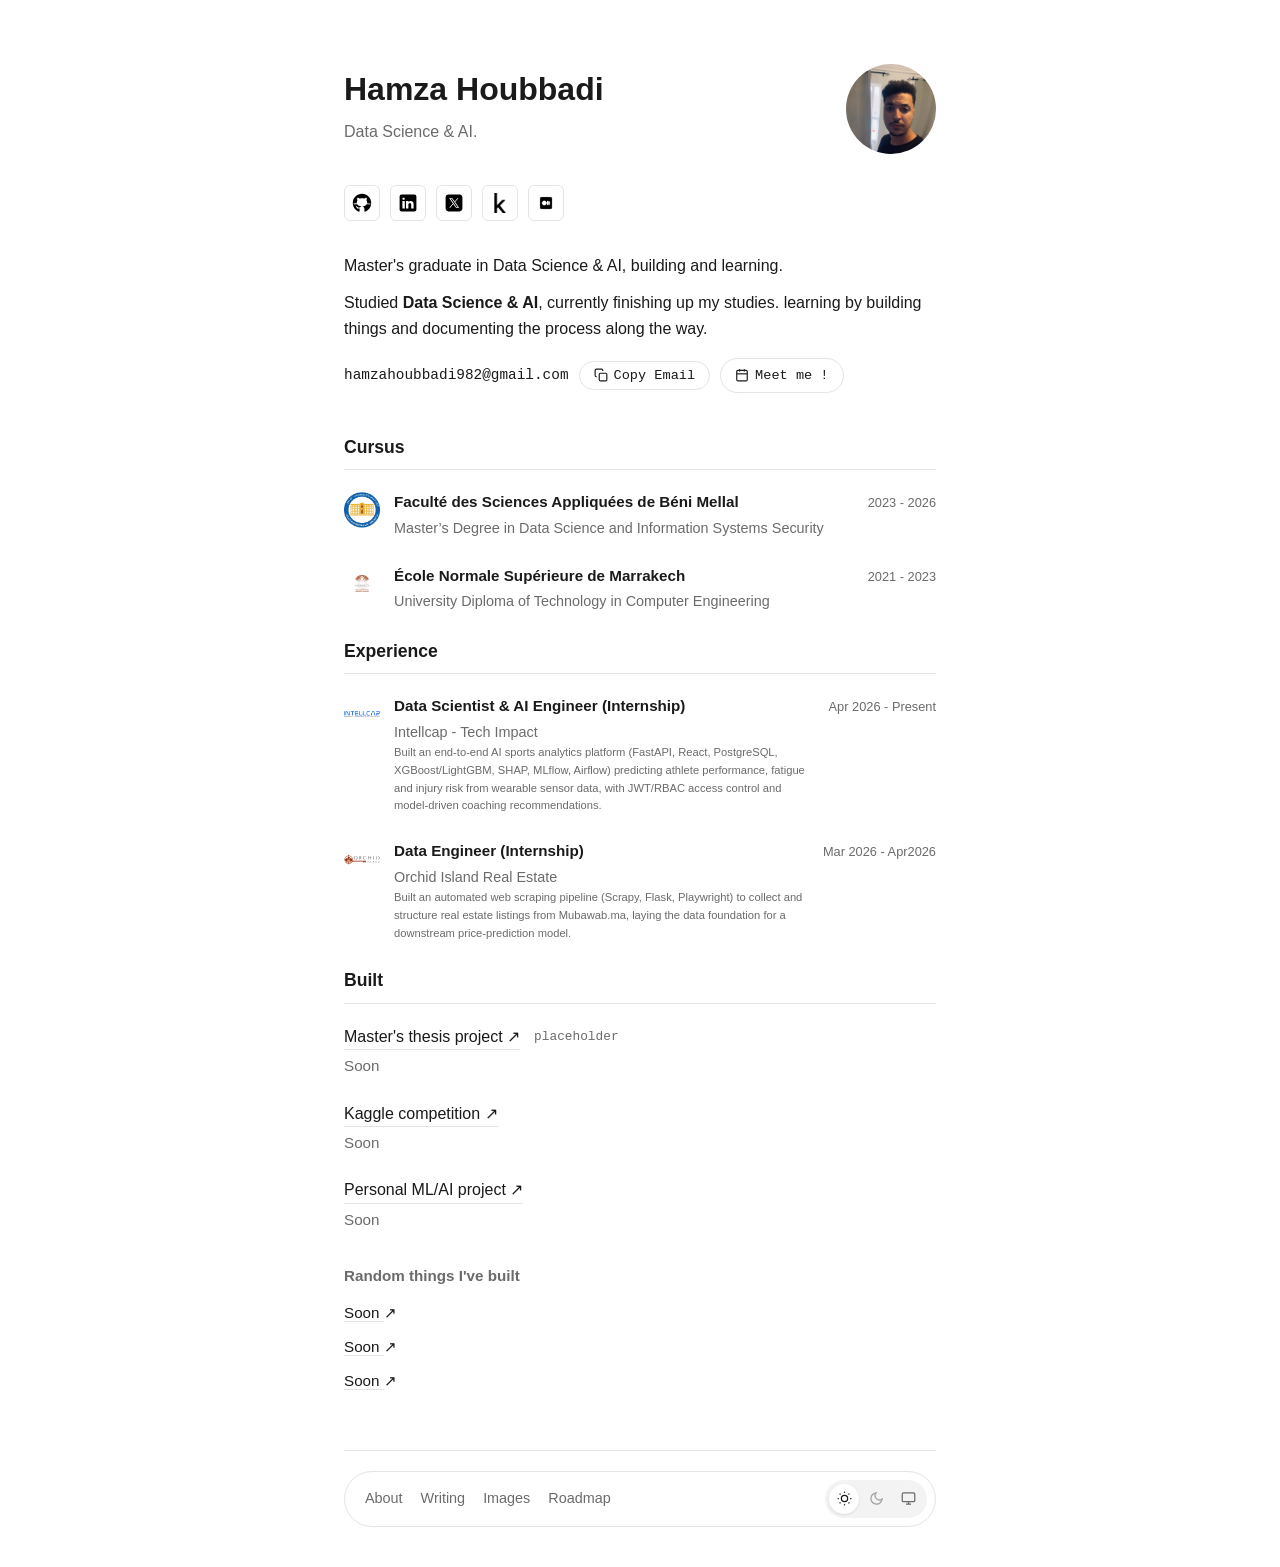
==== commit 2372a42a: "add some stuff" ====
--- a/index.html
+++ b/index.html
@@ -1,254 +1,438 @@
-<!DOCTYPE html>
+<!doctype html>
 <html lang="en">
-<head>
-<meta charset="UTF-8">
-<meta name="viewport" content="width=device-width, initial-scale=1.0">
-<title>Hamza Houbbadi</title>
-
-<link rel="icon" type="image/png" href="assets/icons/favicon.ico">
-<meta name="description" content="Hamza — Data Science &amp; AI, master's graduate, building and learning in public.">
-<link rel="stylesheet" href="style.css">
-</head>
-<body>
-<video id="seaVideo" class="bg-video" muted loop playsinline>
-  <source src="assets/video/sea2.mp4" type="video/mp4">
-</video>
-<audio id="seaAudio" loop>
-  <source src="assets/audio/audio1.mp3" type="audio/mpeg">
-</audio>
-<main class="wrap">
-
-<header class="header">
-  <div class="header-top">
-    <div class="header-text">
-      <h1>Hamza Houbbadi</h1>
-      <p class="tagline">Data Science &amp; AI.</p>
-    </div>
-    <img src="assets/images/favicon.jpeg" alt="Hamza Houbbadi" class="profile-pic">
-  </div>
-
- 
-
-  <nav class="socials">
-    <a href="https://github.com/hvmzv139" target="_blank" rel="noopener" class="icon-link" aria-label="GitHub">
-      <img src="assets/icons/github.svg" alt="" width="20" height="20">
-    </a>
-    <a href="https://www.linkedin.com/in/hamza-houbbadi" target="_blank" rel="noopener" class="icon-link" aria-label="LinkedIn">
-      <img src="assets/icons/linkedin.svg" alt="" width="20" height="20">
-    </a>
-    <a href="https://x.com/hvmzvvi" target="_blank" rel="noopener" class="icon-link" aria-label="X">
-      <img src="assets/icons/x.svg" alt="" width="20" height="20">
-    </a>
-    <a href="https://www.kaggle.com/hamzahoubbadi" target="_blank" rel="noopener" class="icon-link" aria-label="Kaggle">
-      <img src="assets/icons/kaggle.png" alt="" width="20" height="20">
-    </a>
-    <a href="https://medium.com/@your-handle" target="_blank" rel="noopener" class="icon-link" aria-label="Medium">
-      <img src="assets/icons/medium.png" alt="" width="20" height="20">
-    </a>
-  </nav>
-</header>
-
-  <section class="bio">
-    <p class="intro-line">Master's graduate in Data Science &amp; AI, building and learning.</p>
-
-    <p>
-      Studied <strong>Data Science &amp; AI</strong>, currently finishing up my studies.
-      learning by building things and documenting the process along the way.
-    </p>
-
- <p class="email-row">
-  <span id="email">hamzahoubbadi982@gmail.com</span>
-  <button id="copyBtn" onclick="copyEmail()" class="pill-btn">
-    <svg width="14" height="14" viewBox="0 0 24 24" fill="none" stroke="currentColor" stroke-width="2">
-      <rect x="9" y="9" width="13" height="13" rx="2"/>
-      <path d="M5 15H4a2 2 0 0 1-2-2V4a2 2 0 0 1 2-2h9a2 2 0 0 1 2 2v1"/>
-    </svg>
-    <span id="copyBtnText">Copy Email</span>
-  </button>
-  <a href="https://cal.com/hamza-houbbadi/30min" target="_blank" rel="noopener" class="pill-btn">
-    <svg width="14" height="14" viewBox="0 0 24 24" fill="none" stroke="currentColor" stroke-width="2">
-      <rect x="3" y="4" width="18" height="18" rx="2"/>
-      <line x1="16" y1="2" x2="16" y2="6"/>
-      <line x1="8" y1="2" x2="8" y2="6"/>
-      <line x1="3" y1="10" x2="21" y2="10"/>
-    </svg>
-    Meet me ! 
-  </a>
-</p>
-  </section>
-
-  <!-- Cursus / Education-->
-<section class="cursus">
-  <h2>Cursus</h2>
-
-  <div class="edu-item">
-    <a href="https://" target="_blank" rel="noopener">
-      <img src="assets/images/fp.jpg" alt="Université Côte d'Azur" class="edu-logo">
-    </a>
-    <div class="edu-info">
-      <a href="https://fsabm.usms.ac.ma/" target="_blank" rel="noopener" class="edu-school">Faculté des Sciences Appliquées de Béni Mellal</a>
-      <p class="edu-degree">Master’s Degree in Data Science and Information Systems Security</p>
-    </div>
-    <span class="edu-dates">2023 - 2026</span>
-  </div>
-
-  <div class="edu-item">
-    <a href="https://emsi.ma" target="_blank" rel="noopener">
-      <img src="assets/images/cadi.jpg" alt="EMSI" class="edu-logo">
-    </a>
-    <div class="edu-info">
-      <a href="https://ens.uca.ma/" target="_blank" rel="noopener" class="edu-school">École Normale Supérieure de Marrakech</a>
-      <p class="edu-degree">University Diploma of Technology in Computer Engineering</p>
-    </div>
-    <span class="edu-dates">2021 - 2023</span>
-  </div>
-
-</section>
-
-<!-- Experiences-->
-
-<section class="cursus">
-  <h2>Experience</h2>
-
-  <div class="edu-item">
-    <a href="https://corp.intellcap.fr/" target="_blank" rel="noopener">
-      <img src="assets/images/Intellcap.jpg" alt="INTELLCAP" class="edu-logo">
-    </a>
-    <div class="edu-info">
-      <a href="https://corp.intellcap.fr/" target="_blank" rel="noopener" class="edu-school">Data Scientist &amp; AI Engineer (Internship)</a>
-      <p class="edu-degree">Intellcap - Tech Impact</p>
-    </div>
-    <span class="edu-dates">2026 - Present</span>
-  </div>
-
-  <div class="edu-item">
-    <a href="https://orchidisland.immo/" target="_blank" rel="noopener">
-      <img src="assets/images/orchid-island-logo.svg" alt="Orchid Island" class="edu-logo">
-    </a>
-    <div class="edu-info">
-      <a href="https://orchidisland.immo/" target="_blank" rel="noopener" class="edu-school">Data Engineer (Internship)</a>
-      <p class="edu-degree">Orchid Island Real Estate</p>
-      <p class="description">
-        Built an automated web scraping pipeline (Scrapy, Flask, Playwright) to collect and structure real estate listings from Mubawab.ma, laying the data foundation for a downstream price-prediction model.
-      </p>
-      
-    </div>
-    <span class="edu-dates">Mar 2026 - Apr2026</span>
-  </div>
-
-
-</section>
-<!-- What i have built-->
-  <section class="built">
-    <h2>Built</h2>
-
-    <div class="project">
-      <div class="project-links">
-        <a href="#" target="_blank" rel="noopener">Master's thesis project ↗</a>
-        <span class="stat">placeholder</span>
-      </div>
-      <p class="project-desc">short description of your thesis / capstone project</p>
-    </div>
-
-    <div class="project">
-      <div class="project-links">
-        <a href="#" target="_blank" rel="noopener">Kaggle competition or notebook ↗</a>
-      </div>
-      <p class="project-desc">short description — dataset, model, result</p>
-    </div>
-
-    <div class="project">
-      <div class="project-links">
-        <a href="#" target="_blank" rel="noopener">Personal ML/AI project ↗</a>
-      </div>
-      <p class="project-desc">short description of what it does and why you built it</p>
-    </div>
-
-    <h3 class="subhead">Random things I've built</h3>
-    <ul class="loose-list">
-      <li><a href="#" target="_blank" rel="noopener">A side project or experiment worth mentioning</a> ↗</li>
-      <li><a href="#" target="_blank" rel="noopener">A write-up or blog post on Medium</a> ↗</li>
-      <li><a href="#" target="_blank" rel="noopener">Something else you're proud of</a> ↗</li>
-    </ul>
-  </section>
-
- <footer class="footer">
-  <div class="footer-bar">
-    <nav class="footer-nav">
-      <a href="index.html">About</a>
-      <a href="writing.html">Writing</a>
-      <a href="images.html">Images</a>
-      <a href="roadmap.html">Roadmap</a>
-    </nav>
-
- <div class="theme-switcher">
-  <button type="button" class="theme-btn active" data-theme="light" aria-label="Light mode">
-    <svg width="15" height="15" viewBox="0 0 24 24" fill="none" stroke="currentColor" stroke-width="2">
-      <circle cx="12" cy="12" r="5"/>
-      <line x1="12" y1="1" x2="12" y2="3"/><line x1="12" y1="21" x2="12" y2="23"/>
-      <line x1="4.22" y1="4.22" x2="5.64" y2="5.64"/><line x1="18.36" y1="18.36" x2="19.78" y2="19.78"/>
-      <line x1="1" y1="12" x2="3" y2="12"/><line x1="21" y1="12" x2="23" y2="12"/>
-      <line x1="4.22" y1="19.78" x2="5.64" y2="18.36"/><line x1="18.36" y1="5.64" x2="19.78" y2="4.22"/>
-    </svg>
-  </button>
-
-  <button type="button" class="theme-btn" data-theme="dark" aria-label="Dark mode">
-    <svg width="15" height="15" viewBox="0 0 24 24" fill="none" stroke="currentColor" stroke-width="2">
-      <path d="M21 12.79A9 9 0 1 1 11.21 3 7 7 0 0 0 21 12.79z"/>
-    </svg>
-  </button>
-
-  <button type="button" class="theme-btn" data-theme="sea" aria-label="Sea mode">
-    <svg width="15" height="15" viewBox="0 0 24 24" fill="none" stroke="currentColor" stroke-width="2">
-      <rect x="2" y="3" width="20" height="14" rx="2"/>
-      <line x1="8" y1="21" x2="16" y2="21"/><line x1="12" y1="17" x2="12" y2="21"/>
-    </svg>
-  </button>
-</div>
-  </div>
-</footer>
-</main>
-
-<script>
-function copyEmail() {
-  const email = document.getElementById('email').innerText;
-  navigator.clipboard.writeText(email).then(() => {
-    const btnText = document.getElementById('copyBtnText');
-    const original = btnText.innerText;
-    btnText.innerText = 'Copied!';
-    setTimeout(() => { btnText.innerText = original; }, 1500);
-  });
-}
-  
-const themeButtons = document.querySelectorAll('.theme-btn');
-const seaVideo = document.getElementById('seaVideo');
-const seaAudio = document.getElementById('seaAudio');
-
-function setTheme(theme) {
-  document.documentElement.setAttribute('data-theme', theme);
-  localStorage.setItem('theme', theme);
-
-  themeButtons.forEach(btn => {
-    btn.classList.toggle('active', btn.dataset.theme === theme);
-  });
-
-  if (theme === 'sea') {
-    seaVideo.play();
-    seaAudio.volume = 0.4;
-    seaAudio.play();
-  } else {
-    seaVideo.pause();
-    seaAudio.pause();
-  }
-}
-
-themeButtons.forEach(btn => {
-  btn.addEventListener('click', () => setTheme(btn.dataset.theme));
-});
-
-const savedTheme = localStorage.getItem('theme') || 'light';
-setTheme(savedTheme);
-</script>
-
-</body>
+  <head>
+    <meta charset="UTF-8" />
+    <meta name="viewport" content="width=device-width, initial-scale=1.0" />
+    <title>Hamza Houbbadi</title>
+
+    <link rel="icon" type="image/png" href="assets/icons/favicon.ico" />
+    <meta
+      name="description"
+      content="Hamza — Data Science &amp; AI, master's graduate, building and learning in public."
+    />
+    <link rel="stylesheet" href="style.css" />
+  </head>
+  <body>
+    <video id="seaVideo" class="bg-video" muted loop playsinline>
+      <source src="assets/video/sea2.mp4" type="video/mp4" />
+    </video>
+    <audio id="seaAudio" loop>
+      <source src="assets/audio/audio1.mp3" type="audio/mpeg" />
+    </audio>
+    <main class="wrap">
+      <header class="header">
+        <div class="header-top">
+          <div class="header-text">
+            <h1>Hamza Houbbadi</h1>
+            <p class="tagline">Data Science &amp; AI.</p>
+          </div>
+          <img
+            src="assets/images/favicon.jpeg"
+            alt="Hamza Houbbadi"
+            class="profile-pic"
+          />
+        </div>
+
+        <nav class="socials">
+          <a
+            href="https://github.com/hvmzv139"
+            target="_blank"
+            rel="noopener"
+            class="icon-link"
+            aria-label="GitHub"
+            data-tip="GitHub"
+          >
+            <img src="assets/icons/github.svg" alt="" width="20" height="20" />
+          </a>
+          <a
+            href="https://www.linkedin.com/in/hamza-houbbadi"
+            target="_blank"
+            rel="noopener"
+            class="icon-link"
+            aria-label="LinkedIn"
+            data-tip="LinkedIn"
+          >
+            <img
+              src="assets/icons/linkedin.svg"
+              alt=""
+              width="20"
+              height="20"
+            />
+          </a>
+          <a
+            href="https://x.com/hvmzvvi"
+            target="_blank"
+            rel="noopener"
+            class="icon-link"
+            aria-label="X"
+            data-tip="X"
+          >
+            <img src="assets/icons/x.svg" alt="" width="20" height="20" />
+          </a>
+          <a
+            href="https://www.kaggle.com/hamzahoubbadi"
+            target="_blank"
+            rel="noopener"
+            class="icon-link"
+            aria-label="Kaggle"
+            data-tip="Kaggle"
+          >
+            <img src="assets/icons/kaggle.png" alt="" width="20" height="20" />
+          </a>
+          <a
+            href="https://medium.com/@your-handle"
+            target="_blank"
+            rel="noopener"
+            class="icon-link"
+            aria-label="Medium"
+            data-tip="Medium"
+          >
+            <img src="assets/icons/medium.png" alt="" width="20" height="20" />
+          </a>
+        </nav>
+      </header>
+
+      <section class="bio">
+        <p class="intro-line">
+          Master's graduate in Data Science &amp; AI, building and learning.
+        </p>
+
+        <p>
+          Studied <strong>Data Science &amp; AI</strong>, currently finishing up
+          my studies. learning by building things and documenting the process
+          along the way.
+        </p>
+
+        <p class="email-row">
+          <span id="email">hamzahoubbadi982@gmail.com</span>
+          <button id="copyBtn" onclick="copyEmail()" class="pill-btn">
+            <svg
+              width="14"
+              height="14"
+              viewBox="0 0 24 24"
+              fill="none"
+              stroke="currentColor"
+              stroke-width="2"
+            >
+              <rect x="9" y="9" width="13" height="13" rx="2" />
+              <path
+                d="M5 15H4a2 2 0 0 1-2-2V4a2 2 0 0 1 2-2h9a2 2 0 0 1 2 2v1"
+              />
+            </svg>
+            <span id="copyBtnText">Copy Email</span>
+          </button>
+          <a
+            href="https://cal.com/hamza-houbbadi/30min"
+            target="_blank"
+            rel="noopener"
+            class="pill-btn"
+          >
+            <svg
+              width="14"
+              height="14"
+              viewBox="0 0 24 24"
+              fill="none"
+              stroke="currentColor"
+              stroke-width="2"
+            >
+              <rect x="3" y="4" width="18" height="18" rx="2" />
+              <line x1="16" y1="2" x2="16" y2="6" />
+              <line x1="8" y1="2" x2="8" y2="6" />
+              <line x1="3" y1="10" x2="21" y2="10" />
+            </svg>
+            Meet me !
+          </a>
+          
+        </p>
+      </section>
+
+      <!-- Cursus / Education-->
+      <section class="cursus">
+        <h2>Cursus</h2>
+
+        <div class="edu-item">
+          <a href="https://" target="_blank" rel="noopener">
+            <img
+              src="assets/images/fp.jpg"
+              alt="Université Côte d'Azur"
+              class="edu-logo"
+            />
+          </a>
+          <div class="edu-info">
+            <a
+              href="https://fsabm.usms.ac.ma/"
+              target="_blank"
+              rel="noopener"
+              class="edu-school"
+              >Faculté des Sciences Appliquées de Béni Mellal</a
+            >
+            <p class="edu-degree">
+              Master’s Degree in Data Science and Information Systems Security
+            </p>
+          </div>
+          <span class="edu-dates">2023 - 2026</span>
+        </div>
+
+        <div class="edu-item">
+          <a href="https://emsi.ma" target="_blank" rel="noopener">
+            <img src="assets/images/cadi.jpg" alt="EMSI" class="edu-logo" />
+          </a>
+          <div class="edu-info">
+            <a
+              href="https://ens.uca.ma/"
+              target="_blank"
+              rel="noopener"
+              class="edu-school"
+              >École Normale Supérieure de Marrakech</a
+            >
+            <p class="edu-degree">
+              University Diploma of Technology in Computer Engineering
+            </p>
+          </div>
+          <span class="edu-dates">2021 - 2023</span>
+        </div>
+      </section>
+
+      <!-- Experiences-->
+
+      <section class="cursus">
+        <h2>Experience</h2>
+
+        <div class="edu-item">
+          <a href="https://corp.intellcap.fr/" target="_blank" rel="noopener">
+            <img
+              src="assets/images/Intellcap.jpg"
+              alt="INTELLCAP"
+              class="edu-logo"
+            />
+          </a>
+          <div class="edu-info">
+            <a
+              href="https://corp.intellcap.fr/"
+              target="_blank"
+              rel="noopener"
+              class="edu-school"
+              >Data Scientist &amp; AI Engineer (Internship)</a
+            >
+            <p class="edu-degree">Intellcap - Tech Impact</p>
+            <p class="description">
+              Built an end-to-end AI sports analytics platform (FastAPI, React,
+              PostgreSQL, XGBoost/LightGBM, SHAP, MLflow, Airflow) predicting
+              athlete performance, fatigue and injury risk from wearable sensor
+              data, with JWT/RBAC access control and model-driven coaching
+              recommendations.
+            </p>
+          </div>
+          <span class="edu-dates">Apr 2026 - Present</span>
+        </div>
+
+        <div class="edu-item">
+          <a href="https://orchidisland.immo/" target="_blank" rel="noopener">
+            <img
+              src="assets/images/orchid-island-logo.svg"
+              alt="Orchid Island"
+              class="edu-logo"
+            />
+          </a>
+          <div class="edu-info">
+            <a
+              href="https://orchidisland.immo/"
+              target="_blank"
+              rel="noopener"
+              class="edu-school"
+              >Data Engineer (Internship)</a
+            >
+            <p class="edu-degree">Orchid Island Real Estate</p>
+            <p class="description">
+              Built an automated web scraping pipeline (Scrapy, Flask,
+              Playwright) to collect and structure real estate listings from
+              Mubawab.ma, laying the data foundation for a downstream
+              price-prediction model.
+            </p>
+          </div>
+          <span class="edu-dates">Mar 2026 - Apr2026</span>
+        </div>
+      </section>
+      <!-- What i have built-->
+      <section class="built">
+        <h2>Built</h2>
+
+        <div class="project">
+          <div class="project-links">
+            <a href="#" target="_blank" rel="noopener"
+              >Master's thesis project ↗</a
+            >
+            <span class="stat">placeholder</span>
+          </div>
+          <p class="project-desc">
+            Soon <!-- short description of your thesis / capstone project -->
+          </p>
+        </div>
+
+        <div class="project">
+          <div class="project-links">
+            <a href="#" target="_blank" rel="noopener"
+              >Kaggle competition ↗</a
+            >
+          </div>
+          <p class="project-desc">
+            Soon <!-- short description — dataset, model, result -->
+          </p>
+        </div>
+
+        <div class="project">
+          <div class="project-links">
+            <a href="#" target="_blank" rel="noopener"
+              >Personal ML/AI project ↗</a
+            >
+          </div>
+          <p class="project-desc">
+            Soon <!-- short description of what it does and why you built it -->
+          </p>
+        </div>
+
+        <h3 class="subhead"> Random things I've built </h3>
+        <ul class="loose-list">
+          <li>
+            <a href="#" target="_blank" rel="noopener"
+              > Soon <!-- A side project or experiment worth mentioning --></a
+            >
+            ↗
+          </li>
+          <li>
+            <a href="#" target="_blank" rel="noopener"
+              > Soon <!-- A write-up or blog post on Medium --></a
+            >
+            ↗
+          </li>
+          <li>
+            <a href="#" target="_blank" rel="noopener"
+              > Soon <!-- Something else you're proud of --></a
+            >
+            ↗
+          </li>
+        </ul>
+      </section>
+
+      <footer class="footer">
+        <div class="footer-bar">
+          <nav class="footer-nav">
+            <a href="index.html">About</a>
+            <a href="writing.html">Writing</a>
+            <a href="images.html">Images</a>
+            <a href="roadmap.html">Roadmap</a>
+          </nav>
+
+          <div class="theme-switcher">
+            <button
+              type="button"
+              class="theme-btn active"
+              data-theme="light"
+              aria-label="Light mode"
+            >
+              <svg
+                width="15"
+                height="15"
+                viewBox="0 0 24 24"
+                fill="none"
+                stroke="currentColor"
+                stroke-width="2"
+              >
+                <circle cx="12" cy="12" r="5" />
+                <line x1="12" y1="1" x2="12" y2="3" />
+                <line x1="12" y1="21" x2="12" y2="23" />
+                <line x1="4.22" y1="4.22" x2="5.64" y2="5.64" />
+                <line x1="18.36" y1="18.36" x2="19.78" y2="19.78" />
+                <line x1="1" y1="12" x2="3" y2="12" />
+                <line x1="21" y1="12" x2="23" y2="12" />
+                <line x1="4.22" y1="19.78" x2="5.64" y2="18.36" />
+                <line x1="18.36" y1="5.64" x2="19.78" y2="4.22" />
+              </svg>
+            </button>
+
+            <button
+              type="button"
+              class="theme-btn"
+              data-theme="dark"
+              aria-label="Dark mode"
+            >
+              <svg
+                width="15"
+                height="15"
+                viewBox="0 0 24 24"
+                fill="none"
+                stroke="currentColor"
+                stroke-width="2"
+              >
+                <path d="M21 12.79A9 9 0 1 1 11.21 3 7 7 0 0 0 21 12.79z" />
+              </svg>
+            </button>
+
+            <button
+              type="button"
+              class="theme-btn"
+              data-theme="sea"
+              aria-label="Sea mode"
+            >
+              <svg
+                width="15"
+                height="15"
+                viewBox="0 0 24 24"
+                fill="none"
+                stroke="currentColor"
+                stroke-width="2"
+              >
+                <rect x="2" y="3" width="20" height="14" rx="2" />
+                <line x1="8" y1="21" x2="16" y2="21" />
+                <line x1="12" y1="17" x2="12" y2="21" />
+              </svg>
+            </button>
+          </div>
+        </div>
+      </footer>
+    </main>
+
+    <script>
+      function copyEmail() {
+        const email = document.getElementById("email").innerText;
+        navigator.clipboard.writeText(email).then(() => {
+          const btnText = document.getElementById("copyBtnText");
+          const original = btnText.innerText;
+          btnText.innerText = "Copied!";
+          setTimeout(() => {
+            btnText.innerText = original;
+          }, 1500);
+        });
+      }
+
+      const themeButtons = document.querySelectorAll(".theme-btn");
+      const seaVideo = document.getElementById("seaVideo");
+      const seaAudio = document.getElementById("seaAudio");
+
+      function setTheme(theme) {
+        document.documentElement.setAttribute("data-theme", theme);
+        localStorage.setItem("theme", theme);
+
+        themeButtons.forEach((btn) => {
+          btn.classList.toggle("active", btn.dataset.theme === theme);
+        });
+
+        if (theme === "sea") {
+          seaVideo.play();
+          seaAudio.volume = 0.4;
+          seaAudio.play();
+        } else {
+          seaVideo.pause();
+          seaAudio.pause();
+        }
+      }
+
+      themeButtons.forEach((btn) => {
+        btn.addEventListener("click", () => setTheme(btn.dataset.theme));
+      });
+
+      const savedTheme = localStorage.getItem("theme") || "light";
+      setTheme(savedTheme);
+    </script>
+  </body>
 </html>
--- a/style.css
+++ b/style.css
@@ -38,7 +38,7 @@
 
 /* Header */
 .header h1 {
-  font-size: 1.6rem;
+  font-size: 2rem;
   font-weight: 600;
   margin: 0 0 4px;
 }
@@ -400,4 +400,34 @@
   font-size: 0.8rem;
   white-space: nowrap;
   margin-top: 3px;
+}
+.icon-link {
+  position: relative;
+}
+
+.icon-link::after {
+  content: attr(data-tip);
+  position: absolute;
+  bottom: calc(100% + 10px);
+  left: 50%;
+  transform: translateX(-50%) translateY(4px);
+  padding: 4px 10px;
+  background: var(--bg);
+  color: var(--text);
+  border: 1px solid var(--border);
+  border-radius: 8px;
+  box-shadow: 0 2px 8px rgba(0, 0, 0, 0.08);
+  font-size: 0.8rem;
+  font-weight: 500;
+  white-space: nowrap;
+  opacity: 0;
+  pointer-events: none;
+  transition: opacity 0.15s ease, transform 0.15s ease;
+  z-index: 10;
+}
+
+.icon-link:hover::after,
+.icon-link:focus-visible::after {
+  opacity: 1;
+  transform: translateX(-50%) translateY(0);
 }
